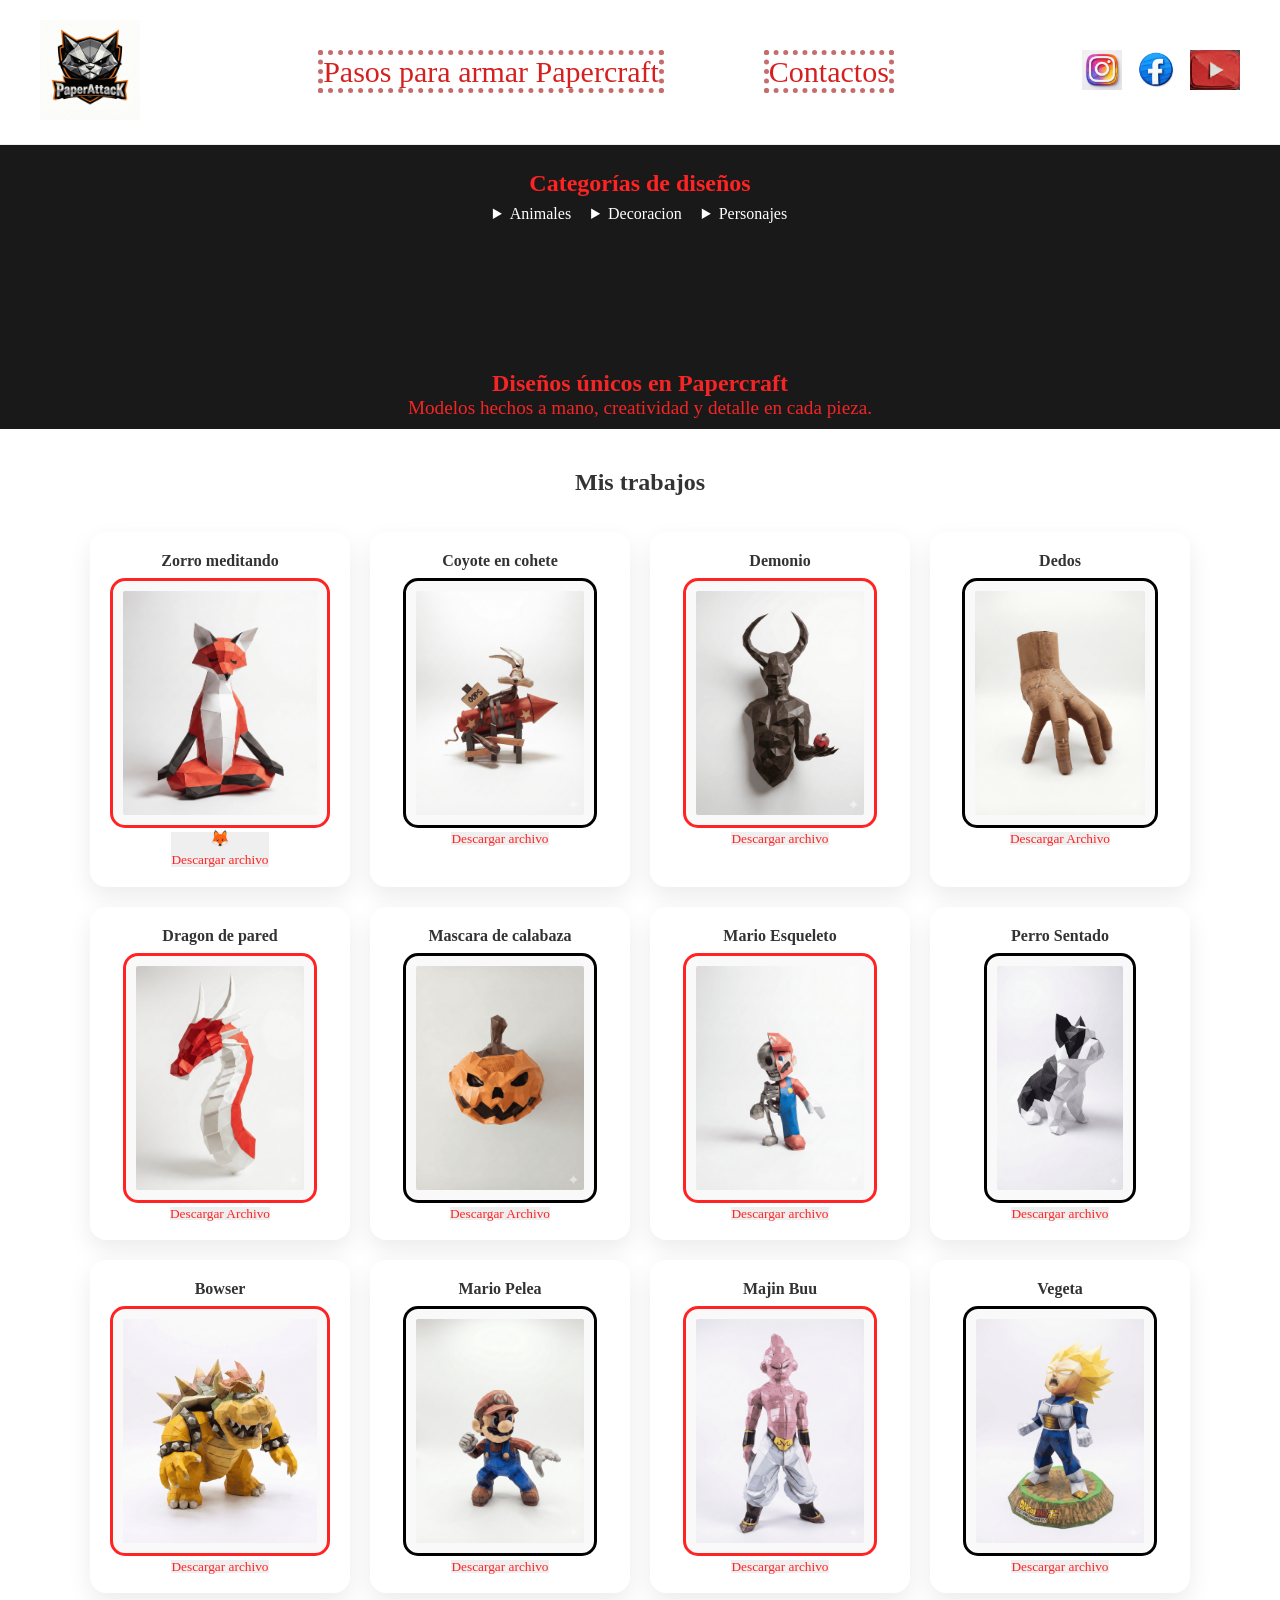
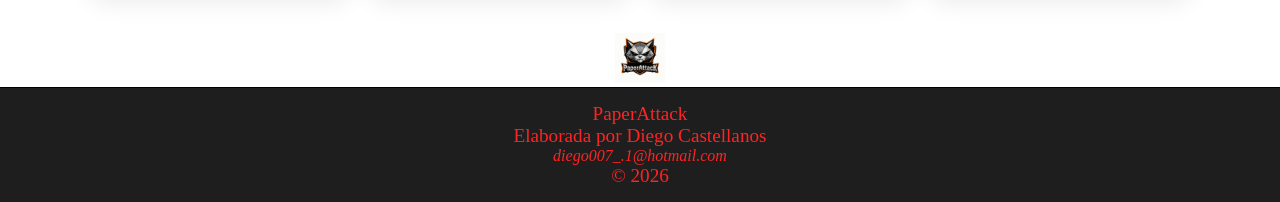
==== index.html @ ffc36879 "Add files via upload" ====
<!DOCTYPE html>
<html lang="es">
<head>
    <meta charset="UTF-8">
    <title>El Mundo del Papercraft</title>
    <link rel="icon" type="image/png" href="Papercraft/Logo_PaperAttack.png" >
    <link rel="stylesheet" href="style.css"> <!--Conector directo con CSS-->
</head>

<body> 
<a class="skip-link" href="#main-content"></a>
    <!-- HEADER -->
    <header class="header">
    <div class="header-top">
        <div class="logo">
            <a href="Proyectopaper.html">
                <img src="Papercraft/Logo_PaperAttack.png" alt="Logo de la pagina" width="100">
            </a>
        </div>
    
    <!--Lista inicial-->    
    <nav class="lista_encabezado">
        <ul class="Lista-pestañas">
        <li><a href="Pasos_para_armar.html">Pasos para armar Papercraft</a></li>
        <li><a href="Contactos.html">Contactos</a></li>
    </ul>
    </nav>  
    
    <div class="social">
            <a href="https://www.instagram.com/diego2601dc" target="_blank">
                <img src="Instagram-paper.png" alt="Instagram" width="40">
            </a>
            <a href="https://www.facebook.com/Diego.castellanoslml" target="_blank">
                <img src="Facebook-paper.png" alt="Facebook" width="40">
            </a>
            <a href="https://www.youtube.com/@teken222" target="_blank">
                <img src="Logo-Youtube.PNG" alt="Youtube" width="50">
            </a>
        </div>
    </div>
</header>

    <!-- HERO -->
    <section class="hero">
    <div class="categorias">
        <h2>Categorías de diseños</h2>
        <ul class="lista">
        <li class="sub_lista">    
            <details> <!--Details abre y cierra-->
            <summary>Animales</summary>
            <ul>
                <li><a href="#Zorro">Zorro</a></li>
                <li><a href="#Perro">Perro</a></li>
            </ul>
            </details>
            
            <li class="sub_lista"> 
            <details>
            <summary>Decoracion</summary>
            <ul>
                <li><a href="#Demonio">Demonio</a></li>
                <li><a href="#Mascara_calabaza">Mascara de calabaza</a></li>
                <li><a href="#Dragon">Dragon</a></li>
                
            </ul>
            </details>
            
            <li class="sub_lista"> 
            <details>
            <summary>Personajes</summary>
            <ul>
            <li><a href="#Bowser">Bowser</a></li>
            <li><a href="#Mario">Mario</a></li>
            <li><a href="#Coyote">Coyote</a></li>
            <li><a href="#Majin-buu">Majin buu</a></li>
            <li><a href="#Vegeta">Vegeta</a></li>
            <li><a href="#Dedos">Dedos</a></li>
            </ul>
            </details><br>
        </ul>
    </div>

        <video src="Papercraft/Papercraft_paper.mp4"alt="video_armando_paper" width="250" autoplay muted loop></video> 
        <h1>Diseños únicos en Papercraft</h1>
        <p>Modelos hechos a mano, creatividad y detalle en cada pieza.</p>
    </section> 

    <!-- GALERÍA -->
    <section class="gallery">
        <h1>Mis trabajos</h1><br><br>

        <div class="gallery-grid">
        <figure id="Zorro">
            <h2>Zorro meditando</h2>
            <a href="Papercraft/Zorro-meditando.png" target="_blank">
            <img src="Papercraft/Zorro-meditando.png" alt="Zorro-meditando" width="200" height="300"></a>
            <button><a href="Papercraft/Zorro meditando.pdf" target="_blank"><h2>&#129418;</h2>Descargar archivo</a></button>
        </figure>  
        

        <figure id="Coyote">  
            <h2>Coyote en cohete</h2>
            <a href="Papercraft/Coyote-en-cohete.png" target="_blank">
            <img src="Papercraft/Coyote-en-cohete.png" alt="Coyete-en-Cohete" width="30"></a>
            <button><a href="Papercraft/coyote 30cm by Paperwar/" target="_blank"> Descargar archivo</a></button>
        </figure>   
        
        <figure id="Demonio">
            <h2>Demonio</h2>
            <a href="Papercraft/Demonio.png" target="_blank">
            <img src="Papercraft/Demonio.png" alt="Demonio" width="200"></a>
            <button><a href="Papercraft/Demonio.pdf" target="_blank">Descargar archivo</a></button>
        </figure>

        <figure id="Dedos">     
            <h2>Dedos</h2>
            <a href="Papercraft/Dedos.png" target="_blank">
            <img src="Papercraft/Dedos.png" alt="Dedos" width="200"></a>
            <button><a href="Papercraft/Dedos/" target="_blank">Descargar Archivo</a></button>
        </figure>  
        
        <figure id="Dragon">  
            <h2>Dragon de pared</h2>
            <a href="Papercraft/Dragon-de-pared.png" target="_blank">
            <img src="Papercraft/Dragon-de-pared.png" alt="Dragon de pared" width="200"></a>
            <button><a href="Papercraft/Dragon morado de pared.pdf" target="_blank">Descargar Archivo</a></button>
        </figure>  

        <figure id="Mascara_calabaza">  
            <h2>Mascara de calabaza</h2>
            <a href="Papercraft/Mascara-de-calabaza.png" target="_blank">
            <img src="Papercraft/Mascara-de-calabaza.png" alt="Mascara de calabaza" width="200"></a>
            <button><a href="Papercraft/Cabeza Calabazaa.pdf">Descargar Archivo</a></button>
        </figure>     

            <figure id="Mario"> 
            <h2>Mario Esqueleto</h2>
            <a href="Papercraft/Mario-Esqueleto.png" target="_blank">
            <img src="Papercraft/Mario-Esqueleto.png" alt="Mario Esqueleto" width="200"></a>
            <button><a href="Papercraft/Skull mario_LINELESS.pdo">Descargar archivo</a></button>
        </figure>      

        <figure id="Perro">  
            <h2>Perro Sentado</h2>
            <a href="Papercraft/Perro-sentado.png" target="_blank">
            <img src="Papercraft/Perro-sentado.png" alt="Perro sentado" width="200" height="300"></a>
            <button> <a href="Papercraft/Animal Paper Model - Bulldog V2 Papercraft.pdo">Descargar archivo</a></button>
        </figure> 
        
        <figure id="Bowser">
        <h2>Bowser</h2>
        <a href="Papercraft/Bowser.png" target="_blank">
        <img src="Papercraft/Bowser.png" alt="Bowser"></a>
        <button><a href="Papercraft/Bowser con lineas.pdo">Descargar archivo</a></button>
        </figure>  

        <figure id="Mario">  
            <h2>Mario Pelea</h2>
            <a href="Papercraft/Mario-pelea.png" target="_blank">
            <img src="Papercraft/Mario-pelea.png" alt="Mario Pelea" width="200"></a>  
            <button><a href="Papercraft/Super Mario con lineas.pdo">Descargar archivo</a></button>
        </figure>

        <figure id="Majin-buu">
            <h2>Majin Buu</h2>
            <a href="Papercraft/Majin-buu.png" target="_blank">
            <img src="Papercraft/Majin-buu.png" alt="Majin Buu" width="200"></a>
            <button><a href="Papercraft/Kid Buu.pdo">Descargar archivo</a></button>
        </figure>   
        
        <figure id="Vegeta">
            <h2>Vegeta</h2>
            <a href="Papercraft/Vegeta.png" target="_blank">
            <img src="Papercraft/Vegeta.png" alt="vegeta"></a>
            <button><a href="Papercraft/12_WWW.CADERBOX.COM_vegeta-premium.pdo">Descargar archivo</a></button>
        </figure>
    
    </div>
    </section>

    <div class="Logo-2">
        <a href="Proyectopaper.html">
        <img src="Papercraft/Logo_PaperAttack.png"  alt="logo" width="50"></a>
    </div>    


    <!-- FOOTER -->
    <footer class="footer">
        <p>PaperAttack</p>
        <p>Elaborada por Diego Castellanos</p>
        <address>diego007_.1@hotmail.com</address>
        <p>© 2026</p> 
    </footer>

</body>
</html>
---- style.css ----
*{
    margin: 0;
    padding: 0;
    box-sizing: border-box;
    font-family: cursive; /*tipo de letra*/
    
}

body {
    background: rgb(255, 255, 255); /*Fondo de la pagina*/
    color: #333;
}

summary{
    color:#ffffff;
}

.Lista-pestañas{
    display: flex;
    flex-wrap: wrap;
    gap: 100px;
    justify-content: center;
    list-style: none;
    
}

.Lista-pestañas a{
    color: #d62020;
    border: 5px dotted rgb(197, 109, 109);
    font-size: 30px;
    
}

.skip-link {
    position: absolute;
    top: -40px; /* Lo escondemos fuera de la pantalla */
    left: 0;
    background: #ff2323;
    color: white;
    padding: 8px;
    z-index: 100;
    transition: top 0.3s;
}

.skip-link:focus {
    top: 0; /* Aparece cuando el usuario presiona TAB */
}
/* HEADER */
header {
    width: 100%;
    padding: 20px 40px;
    background: #ffffff;
    border-bottom: 1px solid #eee; /* Opcional: una línea sutil */
}

.header-top {
    display: flex;
    justify-content: space-between;
    align-items: center;
}
.search-social {
    display: flex;
    align-items: center;
    gap: 20px;
}

.search-social input {
    padding: 8px;
    border: 1px solid #ffffff;
    border-radius: 5px;
}

.social a {
    text-decoration: none;
    margin-left: 10px;
    color: #ffffff;
    font-weight: bold;
}

.social a:hover {
    color: #431fc5;
}

/*titulo categorias*/
.categorias {
    margin-top: 15px;
    text-align: center;
    color: #ff2323;
    text-align: center;
}

.categorias h2 {
    margin-bottom: 8px;
}

/*lista*/
.lista {
    display: flex;
    flex-wrap: wrap;
    gap: 20px;
    justify-content: center;
    color: #441212;
    list-style: none;
    padding: 0;
    margin: 0;
}


.lista a {
    color: #c53030;
    font-weight: bold;
}

.lista a:hover {
    color: #1f2bd3;
}

li{ 
    list-style: none;
}

/* HERO */
.hero {
    text-align: center;
    padding: 10px 20px;
    background-color: #1a1919;
    color: #f32525; 

}

p {
    font-size: larger;
}

/* GALERÍA */
.gallery {
    padding: 40px 20px;
    text-align: center;
}

.gallery h2 {
    margin-bottom: 60px;
}

.gallery-grid {
    display: grid;
    grid-template-columns: repeat(4, 1fr); /* 4 columnas */
    gap: 20px;
    max-width: 1100px;
    margin: auto;
}

.gallery-grid img {
    width: 100%;
    height: 250px;           /* ALTURA FIJA */
    object-fit: cover;       /* Recorta sin deformar */
    border-radius: 20px;
    border: solid 2px;
    transition: transform 0.3s;
    
}

.gallery-grid figure {
    display: flex;
    flex-direction: column;
    align-items: center;
}

.gallery-grid img:hover {
    transform: scale(1.05);
}

.gallery-grid h2 {
    font-size: 16px;
    margin-bottom: 8px;
    text-align: center;
}

.gallery-grid figure:nth-child(odd) img {
    border-color: #ff2323;
}

.gallery-grid figure:nth-child(even) img {
    border-color: #000000;
}

.gallery-grid img {
    padding: 10px; /* Requisito: Padding */
    border: 3px solid #333; /* Requisito: Border */
    border-radius: 15px; /* Requisito: Border-radius */
    background-color: #f9f9f9;
}

html {
scroll-behavior: smooth;
}

figure {
    background: white;
    border-radius: 16px;
    padding: 20px;
    box-shadow: 0 10px 25px rgba(0,0,0,0.08);
    transition: transform 0.3s ease, box-shadow 0.3s ease;
}

figure:target { 
    outline: 4px solid #ec7575;
    background: #fff3f3;
    border-radius: 16px;
    transform: scale(1.03);
    box-shadow: 0 0 25px rgba(255, 0, 0, 0.4);
    }

a {
    text-decoration: none;
    color: #ff2323;
}

button{
    border: hidden;
    line-height:100%
}

.Logo-2 {
    display: flex;
    justify-content: center; /* Centrado horizontal */
    align-items: center;     /* Centrado vertical (opcional) */
}


/* FOOTER */
.footer {
    text-align: center;
    padding: 15px;
    background: #1f1e1e;
    color: #ff2323;
    font-size: medium; /*tamaño de la fuente*/
    border-top: 1px solid #000000;
}

.Inicio {
    display: flex;
    gap: 200px;          /* separación real */
    justify-content: space-between;
}

.Inicio a {
    color: #ff2323;
    text-decoration: none;
    font-size: 30px;
    border: 5px dotted rgb(197, 109, 109);
    
}

.Inicio2 {
    display: flex;
    gap: 70px;          /* separación real */
    justify-content: space-around;
}

.Inicio2 a {
    color: #ff2323;
    text-decoration: none;
    font-size: 30px;
    border: 5px dotted rgb(197, 109, 109);
}

.contact-container {
    display: flex;
    flex-direction: column;
    align-items: center;
    padding: 50px;
}

.contact-form {
    display: flex;
    flex-direction: column;
    width: 100%;
    max-width: 500px;
    gap: 15px;
    background: #e71616;
    padding: 30px; /* Modelo de caja: Padding */
    border: 2px solid #eee; /* Modelo de caja: Borde */
    border-radius: 10px;
    color: #000000;
}

/* Estilo para la nueva Grid de proceso */
.proceso-grid {
    display: grid;
    grid-template-columns: repeat(auto-fit, minmax(200px, 1fr));
    gap: 15px;
    padding: 20px;
}

/* Requisito: nth-child para variar los bordes */
.proceso-grid figure:nth-child(odd) img {
    border: 5px solid #ff2323;
}

.proceso-grid figure:nth-child(even) img {
    border: 5px solid #000;
}


.pagina-proceso h2 {
    margin: 40px auto 15px;
    text-align: center;
    font-size: 2rem;
    color: #222;
}

.pagina-proceso p {
    max-width: 900px;
    margin: 10px auto 20px;
    padding: 0 20px;
    text-align: center;
}

/* Lista de materiales */
.lista-materiales {
    background-image: url(Papercraft/Fondo\ paper.png);
    background-repeat: repeat;
}

.Guia { 
    background-image: url(Papercraft/Fondo\ paper.png);
}

.pagina-proceso ul {
    max-width: 800px;
    margin: 20px auto;
    background: #fff;
    padding: 30px;
    border-radius: 12px;
    box-shadow: 0 8px 20px rgba(0,0,0,0.08);
}

.pagina-proceso ul li {
    padding: 12px 0;
    border-bottom: 1px solid #eee;
    transition: transform 0.3s ease;
}

.pagina-proceso ul li:last-child {
    border-bottom: none;
}

.pagina-proceso ul li:hover {
    transform: translateX(6px);
}

/* Pasos */
.pagina-proceso ol {
    max-width: 900px;
    margin: 40px auto;
    padding: 0 20px;
}

.pagina-proceso .bloque-paso {
    background: #fff;
    margin: 20px 0;
    padding: 25px 30px;
    border-radius: 14px;
    box-shadow: 0 10px 25px rgba(0,0,0,0.08);
    transition: transform 0.4s ease, box-shadow 0.4s ease;
}

.pagina-proceso .bloque-paso h3 {
    margin-bottom: 10px;
    color: #ff2323;
}

.pagina-proceso .bloque-paso:hover {
    transform: translateY(-6px);
    box-shadow: 0 15px 35px rgba(0,0,0,0.15);
}

/* Animación suave de entrada */
@keyframes fadeUpProceso {
    from {
        opacity: 0;
        transform: translateY(30px);
    }
    to {
        opacity: 1;
        transform: translateY(0);
    }
}

.pagina-proceso h2,
.pagina-proceso ul,
.pagina-proceso .bloque-paso {
    animation: fadeUpProceso 0.7s ease both;
}
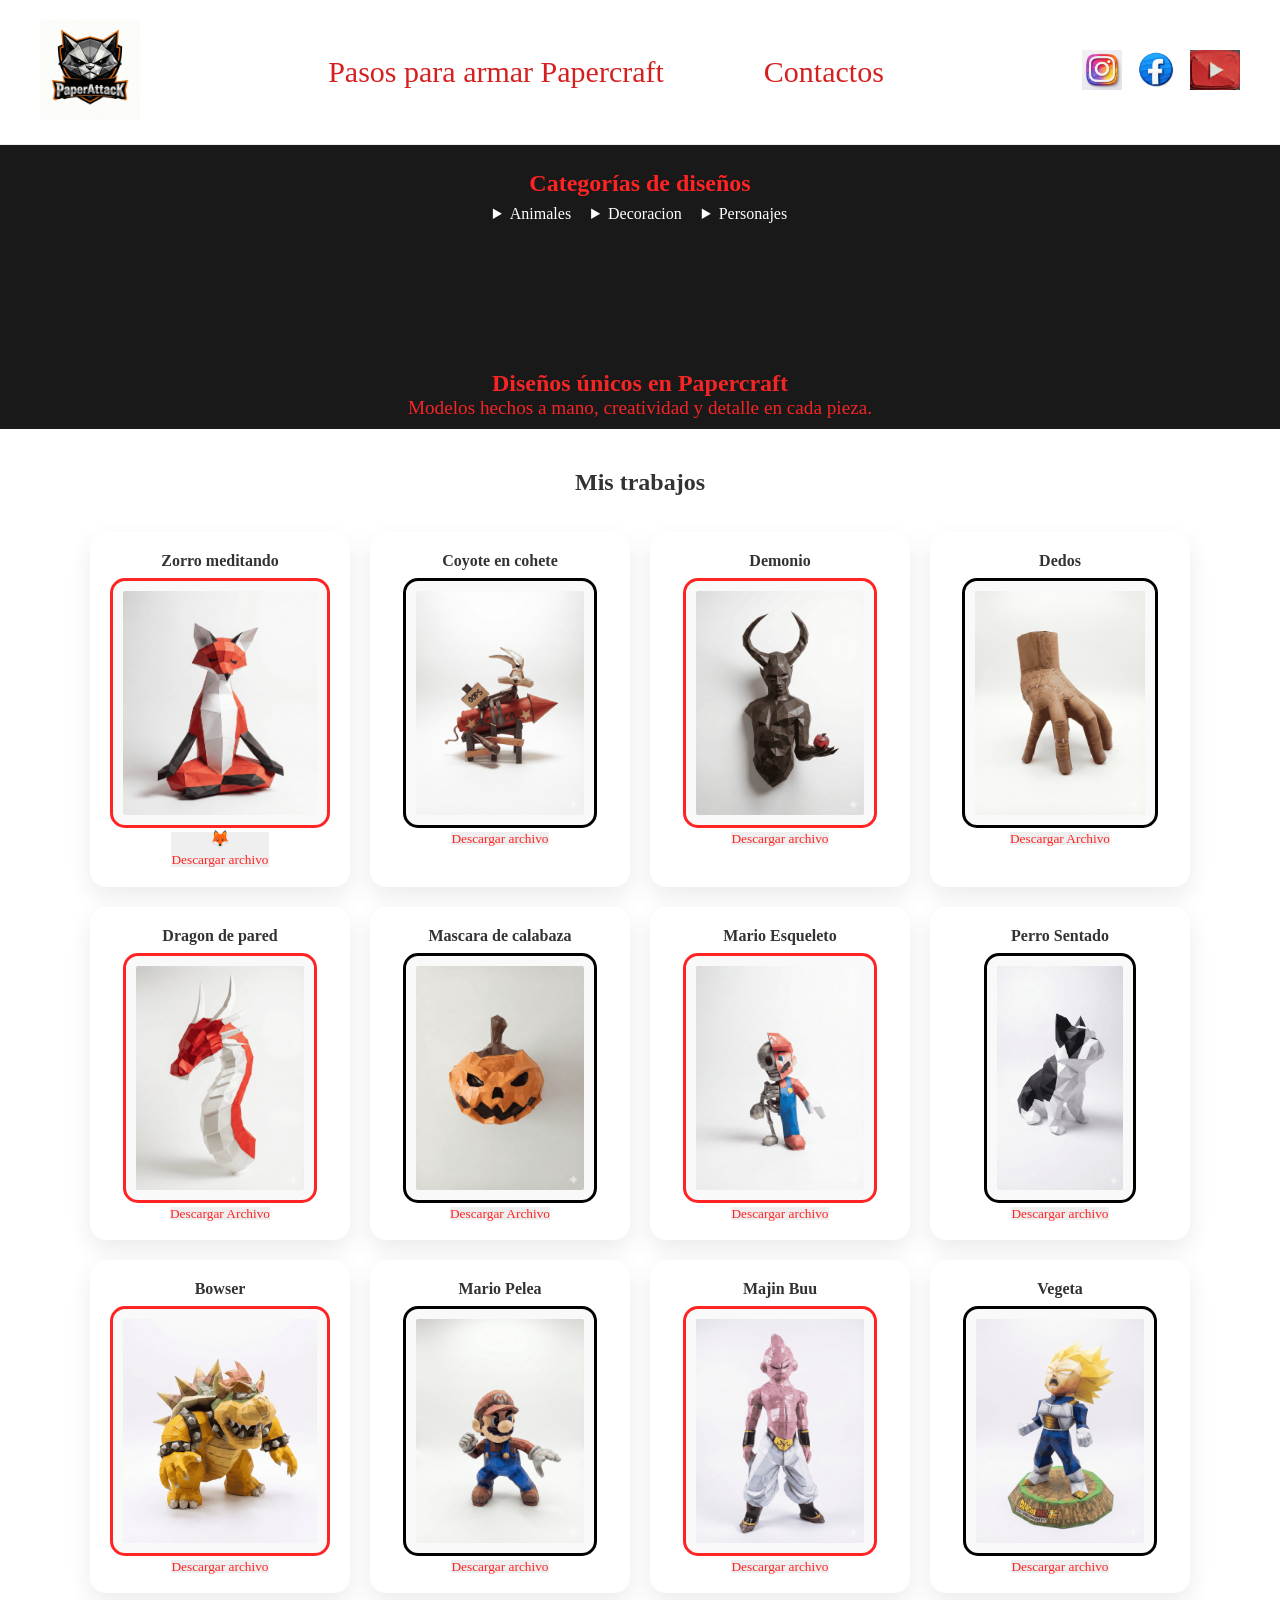
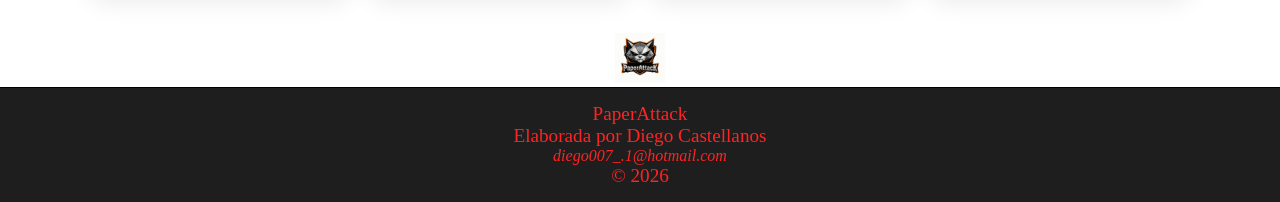
==== commit 75a6739d: "Fix HTML encoding issues in index.html" ====
--- a/index.html
+++ b/index.html
@@ -193,4 +193,4 @@
     </footer>
 
 </body>
-</html>+</html>
--- a/style.css
+++ b/style.css
@@ -26,7 +26,6 @@
 
 .Lista-pestañas a{
     color: #d62020;
-    border: 5px dotted rgb(197, 109, 109);
     font-size: 30px;
     
 }
@@ -248,7 +247,6 @@
     color: #ff2323;
     text-decoration: none;
     font-size: 30px;
-    border: 5px dotted rgb(197, 109, 109);
     
 }
 
@@ -262,7 +260,6 @@
     color: #ff2323;
     text-decoration: none;
     font-size: 30px;
-    border: 5px dotted rgb(197, 109, 109);
 }
 
 .contact-container {
@@ -392,4 +389,10 @@
 .pagina-proceso ul,
 .pagina-proceso .bloque-paso {
     animation: fadeUpProceso 0.7s ease both;
-}+}
+.pagina-proceso h2,
+.pagina-proceso ul,
+.pagina-proceso .bloque-paso {
+    animation: fadeUpProceso 0.7s ease both;
+
+}
